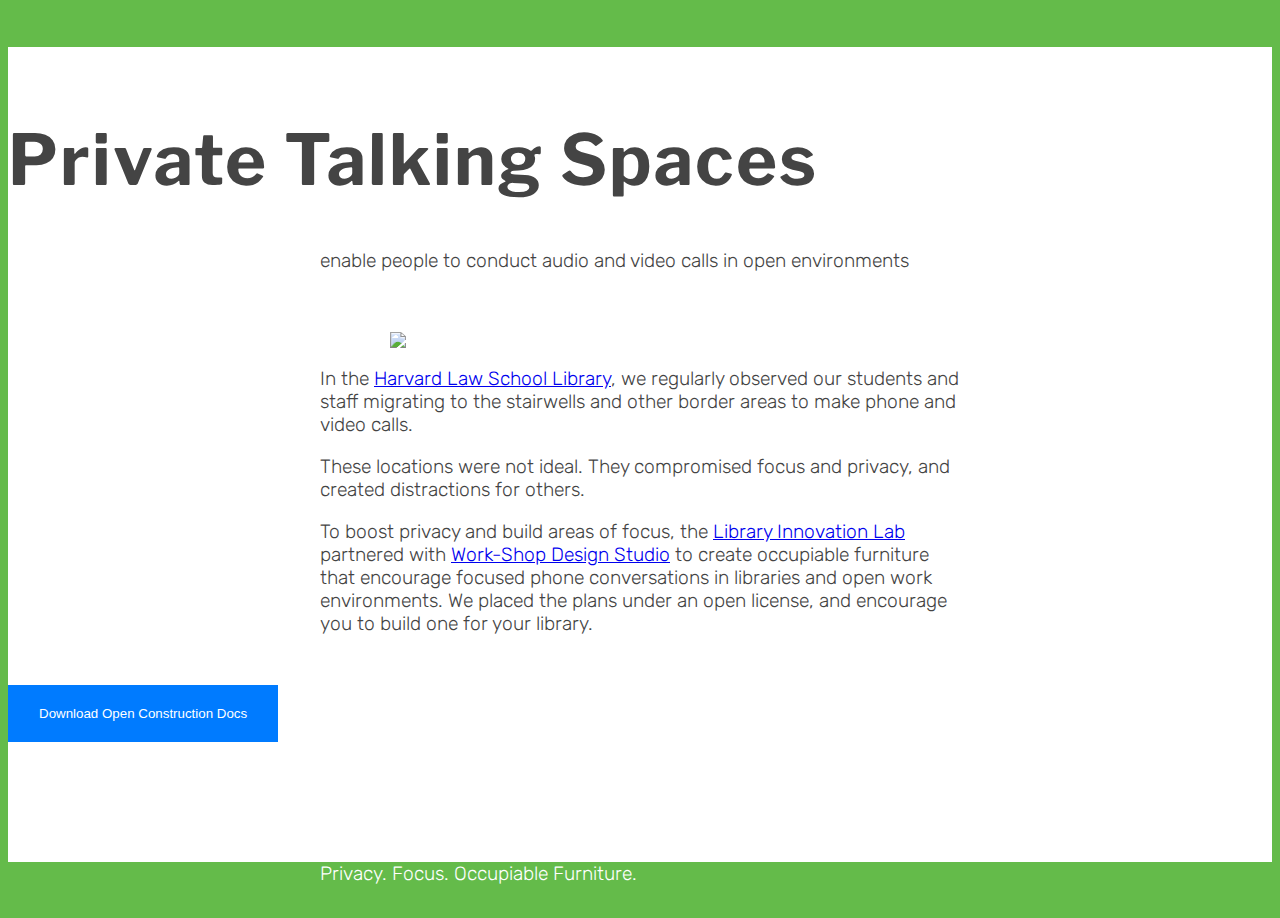
==== open.html @ f1e28c4d "cleaned up the open site a little" ====
<!doctype html>
<html lang="en">

<head>
  <meta charset="utf-8">
  <meta name="viewport" content="width=device-width, initial-scale=1, shrink-to-fit=no">
  <meta name="description" content="">
  <meta name="author" content="">
  <link rel="icon" href="img/favicon.ico">

  <title>Private Talking Spaces</title>

  <link href="https://fonts.googleapis.com/css?family=Libre+Franklin" rel="stylesheet">
  <link href="https://fonts.googleapis.com/css?family=Rubik:300,400" rel="stylesheet">

  <link href="css/bootstrap-reboot.css" rel="stylesheet">
  <link href="css/bootstrap-grid.css" rel="stylesheet">
  <link href="css/bootstrap.css" rel="stylesheet">
  <link href="css/open.css" rel="stylesheet">
</head>

<body>
  <div class="color-wrapper">
    <div class="container ">
      <div class="row header">
        <div class="col-12 ">
          <h1 class="text-center">Private Talking Spaces</h1>
          <p>enable people to conduct audio and video calls in open environments</p>
        </div>
      </div> <!-- /row -->

      <div class="row">
        <div class="col-6 ">
          <img src="img/open.png" class="fluid-img float-right">
        </div>
        <div class="col-6">
          <p>In the <a href="http://hls.harvard.edu/library/" target="_blank">Harvard Law School Library</a>, we regularly observed our students and staff migrating to the stairwells and other border areas to make phone and video calls.</p>

          <p>These locations were not ideal. They compromised focus and privacy, and created distractions for others.</p>

          <p>To boost privacy and build areas of focus, the <a href="http://lil.law.harvard.edu/" target="_blank">Library Innovation Lab</a> partnered with <a href="http://workshop.co/">Work-Shop Design Studio</a> to create occupiable furniture that encourage focused phone conversations in libraries and open work environments. We placed the plans under an open license, and encourage you to build one for your library.</p>
          <form>
            <button type="submit" formaction="docs/pts-assembly-diagrams-v3.pdf">Download Open Construction Docs</button>
          </form>
        </div>
      </div> <!-- /row -->
    </div> <!-- /container -->

  <footer class="fluid-container">
    <div class="row">
      <div class="col-12">
          <p class="text-center">Privacy. Focus. Occupiable Furniture.</p>
      </div>
    </div>
    </footer>

  </div> <!-- /color-wrapper -->

  <script src="js/jquery-3.2.1.min.js"></script>
  <script src="js/bootstrap.bundle.min.js"></script>

</body>

</html>
---- css/open.css ----
body {
  background-color: #64bb4a;
  text-align: left;
  color: #444;
}

.color-wrapper {
  background-color: #fff;
}

.header h1 {
  padding-top: 70px;
  font-size: 70px;
  font-family: 'Libre Franklin', sans-serif;
  font-weight: 700;
  letter-spacing: 2px;
}

p {
  font-size: 1.2em;
  font-family: 'Rubik', sans-serif;
  font-weight: 300;
  padding: 0 20px;

}

.header p {
    margin-top: 0;
}

img {
  max-width: 500px;
  margin: auto;
  display: block;
}

.header {
  margin-top: 6px;
  margin-bottom: 60px;
}


p {
  max-width: 640px;
  display: block;
  margin: 1em auto;
  padding: 0;
}


footer {
  background-color: #64bb4a;
  margin-top: 120px;
  height: 48px;
}

footer p {
  margin: 10px auto;
  color: #fff;
}

form  {
  display: inline-block;
  margin: 0 auto;
}

form input {
  line-height: 60px;
  font-size: 20px;
  font-family: 'Rubik', sans-serif;
  font-weight: 400;
}

button {
  background: #007bff;
  padding: 20px 30px;
  color: #fff;
  margin-top: 30px;
  border: solid 1px #007bff;
  cursor: pointer;
}

img {
  margin-top: 1.3em;
  padding: 0 1.2em;
}
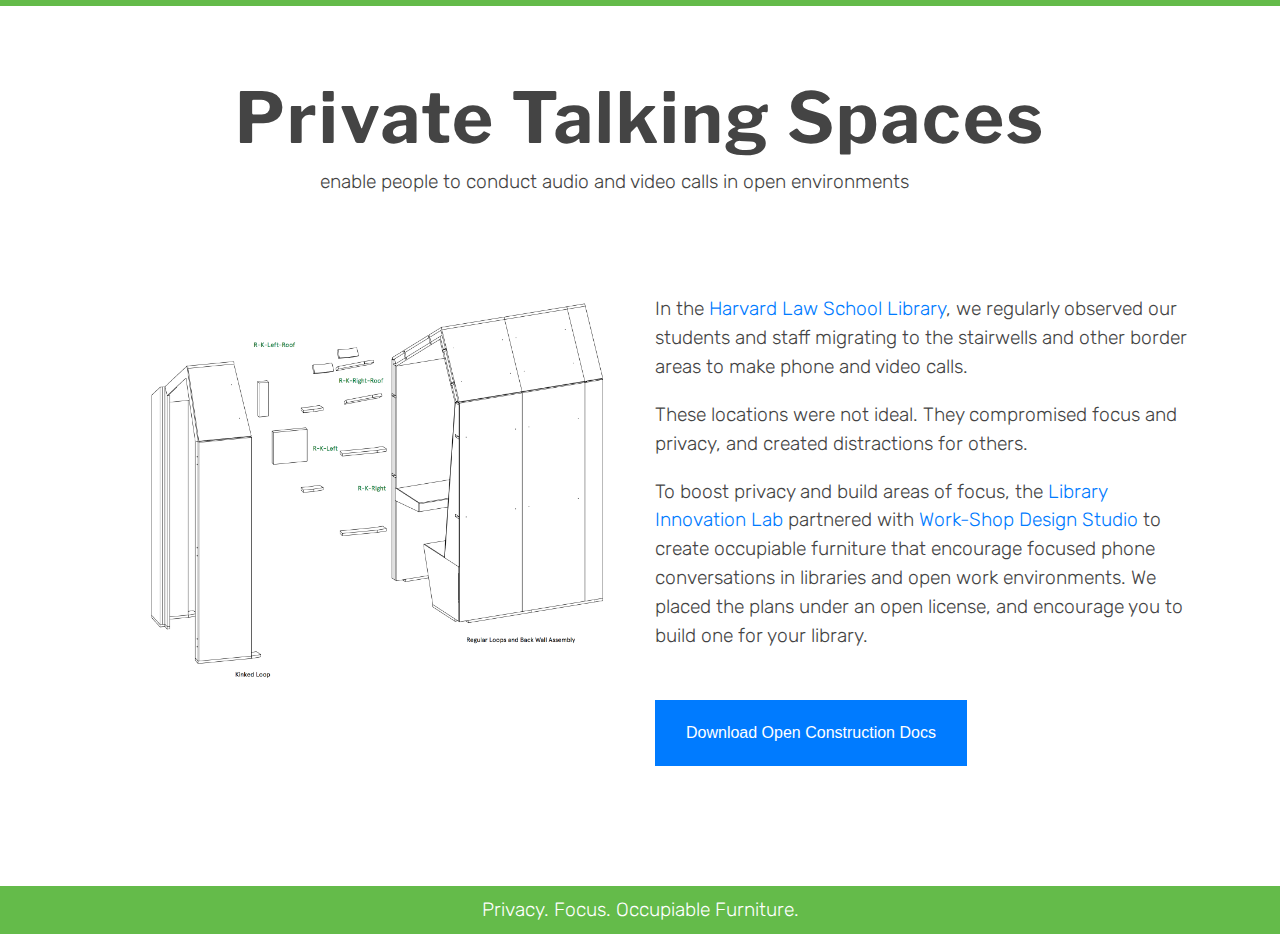
==== commit 1c7aee63: "Merge remote-tracking branch 'pioneer-site/master' into pioneer-site" ====
--- a/open.html
+++ b/open.html
@@ -38,7 +38,7 @@
 
           <p>These locations were not ideal. They compromised focus and privacy, and created distractions for others.</p>
 
-          <p>To boost privacy and build areas of focus, the <a href="http://lil.law.harvard.edu/" target="_blank">Library Innovation Lab</a> partnered with <a href="http://workshop.co/">Work-Shop Design Studio</a> to create occupiable furniture that encourage focused phone conversations in libraries and open work environments. We placed the plans under an open license, and encourage you to build one for your library.</p>
+          <p>To boost privacy and build areas of focus, the <a href="http://lil.law.harvard.edu/" target="_blank">Library Innovation Lab</a> partnered with <a href="http://workshop.co/" target="_blank">Work-Shop Design Studio</a> to create occupiable furniture that encourage focused phone conversations in libraries and open work environments. We placed the plans under an open license, and encourage you to build one for your library.</p>
           <form>
             <button type="submit" formaction="docs/pts-assembly-diagrams-v3.pdf">Download Open Construction Docs</button>
           </form>
